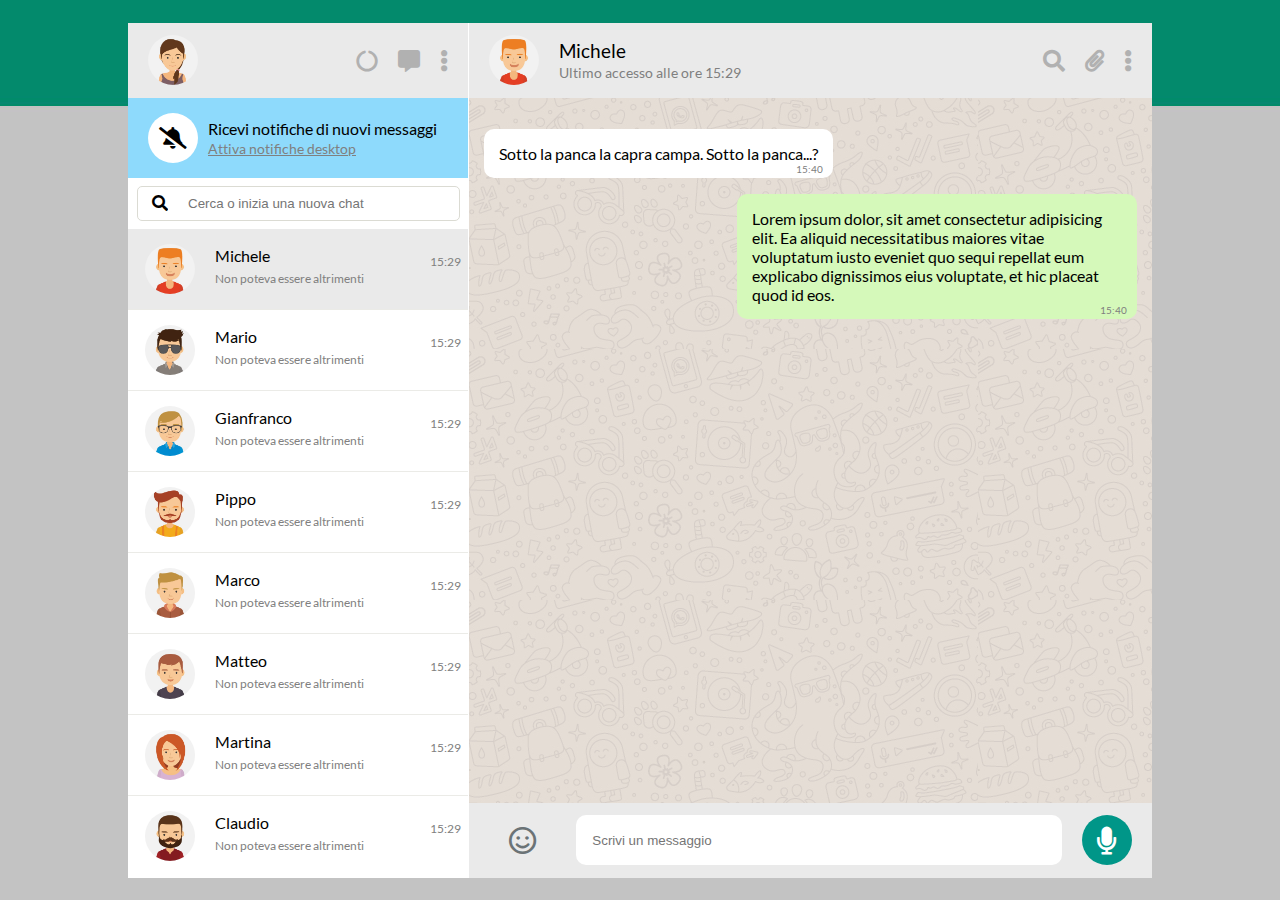
==== index.html @ f27647d9 "Cancella messaggio ok per msg statici" ====
<!DOCTYPE html>
<html lang="it" dir="ltr">
    <head>
        <meta charset="utf-8">
        <link rel="stylesheet" href="https://use.fontawesome.com/releases/v5.5.0/css/all.css">
        <link rel="stylesheet" href="assets/css/style.css">
        <title>Boolzapp</title>
    </head>
    <body>          
      <div class="siteContainer flexCentered">
              <!-- container centrale, cuore del sito -->
        <div class="container">
           
            <!-- colonna sinistra -->
            <div class="container_left" >
                <!-- barra in alto alla colonna sinistra -->
                <div class="container_left_topBar">
                    <!-- avatar utente -->
                    <div id="user_avatar" class="half_bar avatar">
                        <img class="avatar" src="assets/img/avatar0.jpg" alt="Your photo profile">
                    </div>
                    <!-- pulsanti barra in alto colonna sinistra -->
                    <div class="half_bar no_link">
                        <a href="#"><i class="fas fa-circle-notch"></i></a>
                        <a href="#"><i class="fas fa-comment-alt"></i></a>
                        <a href="#"><i class="fas fa-ellipsis-v"></i></a>
                    </div>
                </div>
               
                <!-- sub-colonna alla colonna sinistra -->
                <div class="container_left_column">
                    <!-- riquadro per attivare notifiche desktop -->
                    <div class="notify_request">
                        <div class="bellSlashed flexCentered"><i class="fas fa-bell-slash"></i></div>
                        <div class="notify_details">
                            <p>Ricevi notifiche di nuovi messaggi</p>
                            <p><a href="#">Attiva notifiche desktop</a></p>
                        </div>
                    </div>
                   
                    <!-- campo di ricerca tra le chat -->
                    <div id="chatList_search" class="flexCentered">
                        <i class="fas fa-search"></i>
                        <input id="searchField" type="text" placeholder="Cerca o inizia una nuova chat">
                    </div>
                    
                    <!-- lista delle chat -->
                    <div class="chatList">
                        
                        <!-- singola chat -->
                        <div class="single_chat chat_selected flexCentered">
                            <img class="avatar" src="assets/img/avatar1.jpg" alt="Michele">
                            <div class="single_chat_details">
                                <p class="single_chat_name">Michele</p>
                                <p class="single_chat_lastMsg">Non poteva essere altrimenti</p>
                            </div>
                            <div class="single_chat_lastWrite">
                                <p class="lastWrite">15:29</p>
                            </div>
                        </div>
                        
                        <!-- singola chat -->
                        <div class="single_chat flexCentered">
                            <img class="avatar" src="assets/img/avatar2.jpg" alt="Mario">
                            <div class="single_chat_details">
                                <p class="single_chat_name">Mario</p>
                                <p class="single_chat_lastMsg">Non poteva essere altrimenti</p>
                            </div>
                            <div class="single_chat_lastWrite">
                                <p class="lastWrite">15:29</p>
                            </div>
                        </div>

                        <!-- singola chat -->
                        <div class="single_chat flexCentered">
                            <img class="avatar" src="assets/img/avatar3.jpg" alt="Gianfranco">
                            <div class="single_chat_details">
                                <p class="single_chat_name">Gianfranco</p>
                                <p class="single_chat_lastMsg">Non poteva essere altrimenti</p>
                            </div>
                            <div class="single_chat_lastWrite">
                                <p class="lastWrite">15:29</p>
                            </div>
                        </div>

                        <!-- singola chat -->
                        <div class="single_chat flexCentered">
                            <img class="avatar" src="assets/img/avatar4.jpg" alt="Pippo">
                            <div class="single_chat_details">
                                <p class="single_chat_name">Pippo</p>
                                <p class="single_chat_lastMsg">Non poteva essere altrimenti</p>
                            </div>
                            <div class="single_chat_lastWrite">
                                <p class="lastWrite">15:29</p>
                            </div>
                        </div>

                        <!-- singola chat -->
                        <div class="single_chat flexCentered">
                            <img class="avatar" src="assets/img/avatar5.jpg" alt="Marco">
                            <div class="single_chat_details">
                                <p class="single_chat_name">Marco</p>
                                <p class="single_chat_lastMsg">Non poteva essere altrimenti</p>
                            </div>
                            <div class="single_chat_lastWrite">
                                <p class="lastWrite">15:29</p>
                            </div>
                        </div>

                        <!-- singola chat -->
                        <div class="single_chat flexCentered">
                            <img class="avatar" src="assets/img/avatar7.jpg" alt="Matteo">
                            <div class="single_chat_details">
                                <p class="single_chat_name">Matteo</p>
                                <p class="single_chat_lastMsg">Non poteva essere altrimenti</p>
                            </div>
                            <div class="single_chat_lastWrite">
                                <p class="lastWrite">15:29</p>
                            </div>
                        </div>

                        <!-- singola chat -->
                        <div class="single_chat flexCentered">
                            <img class="avatar" src="assets/img/avatar6.jpg" alt="Martina">
                            <div class="single_chat_details">
                                <p class="single_chat_name">Martina</p>
                                <p class="single_chat_lastMsg">Non poteva essere altrimenti</p>
                            </div>
                            <div class="single_chat_lastWrite">
                                <p class="lastWrite">15:29</p>
                            </div>
                        </div>

                        <!-- singola chat -->
                        <div class="single_chat flexCentered">
                            <img class="avatar" src="assets/img/avatar8.jpg" alt="Claudio">
                            <div class="single_chat_details">
                                <p class="single_chat_name">Claudio</p>
                                <p class="single_chat_lastMsg">Non poteva essere altrimenti</p>
                            </div>
                            <div class="single_chat_lastWrite">
                                <p class="lastWrite">15:29</p>
                            </div>
                        </div>

                    </div>
                </div>
            </div> 

            <!-- colonna destra -->
            <div class="container_right" >
                 <!-- barra in alto alla colonna destra -->
                <div class="container_right_topBar">
                    <!-- avatar e info ultimo accesso amico -->
                    <div class="friend">
                        <div id="friend_avatar" class="half_bar avatar">
                            <img class="avatar" src="assets/img/avatar1.jpg" alt="Your friend photo profile">
                        </div>
                        <div class="friend_chat_details">
                            <p id="friend_selected">Michele</p>
                            <small>Ultimo accesso alle ore 15:29</small>
                        </div>    
                    </div>
                    <!-- pulsanti barra in alto colonna destra -->
                    <div class="half_bar no_link">
                        <a href="#"><i class="fas fa-search"></i></a>
                        <a href="#"><i class="fas fa-paperclip"></i></a>
                        <a href="#"><i class="fas fa-ellipsis-v"></i></a>
                    </div>
                </div>
                <!-- spazio riservato alla conversazione -->
                <div class="container_right_chatSpace">
                   
                   
                    <!-- messaggio dell'amico -->
                    <div class="chat_message friend_msg">
                        <a class="chat_menu_btn" href="#"><i class="fa fa-chevron-down"></i></a>
                        <div class="message">
                            <p>Sotto la panca la capra campa. Sotto la panca...?</p>
                            
                        </div>
                        <div class="msg_info">
                            <ul>
                                <li>Info</li>
                                <li>Cancella</li>
                            </ul>
                        </div>
                        <small>15:40</small>
                    </div>

                    <!-- messaggio dell'utente -->
                    <div class="chat_message user_msg">
                        <a class="chat_menu_btn" href="#"><i class="fa fa-chevron-down"></i></a>
                        <div class="message">
                            <p>Lorem ipsum dolor, sit amet consectetur adipisicing elit. Ea aliquid necessitatibus maiores vitae voluptatum iusto eveniet quo sequi repellat eum explicabo dignissimos eius voluptate, et hic placeat quod id eos.</p>
                        </div>
                        <div class="msg_info">
                            <ul>
                                <li>Info</li>
                                <li>Cancella</li>
                            </ul>
                        </div>
                        <small>15:40</small>
                    </div>
                </div>
                            


                <!-- barra per digitazione e invio messaggi -->
                <div class="container_right_bottomBar no_link_bottom">
                    <a id="smiles_box" href="#"><i class="far fa-smile"></i></a>
                    <!-- Input di testo per scrivere messaggio da inviare -->
                    <input id="sending_message" type="text" placeholder="Scrivi un messaggio">
                    <!-- pulsante invio o messaggio vocale. Cambio gestito da JS -->
                    <div class="sendMsg flexCentered">
                        <a id="vocal_msg" href="#"><i class="fas fa-microphone"></i></a>
                        <a id="send" href="#"><i class="fab fa-telegram-plane"></i></a>
                    </div>
                </div>
            </div> 
        </div>
      </div> <!-- fine .siteContainer -->
        <script src="https://ajax.googleapis.com/ajax/libs/jquery/3.3.1/jquery.min.js"></script>
        <script src="assets/js/main.js"></script>
    </body>
</html>
---- assets/css/style.css ----
/* ++++++++++++++++++++++++++++++++++++++++++++++++++++++++++++++++++++++++++++++++ */
/* ++++++++++++++++++++++++++++++++ RESET RULES +++++++++++++++++++++++++++++++++++ */
/* ++++++++++++++++++++++++++++++++++++++++++++++++++++++++++++++++++++++++++++++++ */
*{
  margin: 0;
  padding: 0;
  box-sizing: border-box;
}
/* ++++++++++++++++++++++++++++++++++++++++++++++++++++++++++++++++++++++++++++++++ */
/* +++++++++++++++++++++++++++++++  COMMON RULES ++++++++++++++++++++++++++++++++++ */
/* ++++++++++++++++++++++++++++++++++++++++++++++++++++++++++++++++++++++++++++++++ */
@font-face {
  font-family: 'Lato-Regular';
  src: url('../fonts/Lato-Regular.ttf');
}
body{
  font-family: 'Lato-Regular';
}
.flexCentered{
  display: flex;
  justify-content: center;
  align-items: center;
}

.container_left_topBar,
.container_right_topBar{
  height: 75px;
  width: 100%;
  background-color: #eaeaea;
  display: flex;
  justify-content: space-between;
  align-items: center;
}
.container_left_topBar>div,
.container_right_topBar>div{
  height: 100%;
}
.half_bar{
  height: 100%;
  display: flex;
  align-items: center;
}

.avatar{
  height: 50px;
  border-radius: 100%;
  margin-left: 10px;
}

.no_link a{
  text-transform: none;
  font-size: 22px;
  color: #b1b1b1;
  margin-right: 20px;
}

/* ++++++++++++++++++++++++++++++++++++++++++++++++++++++++++++++++++++++++++++++++ */
 /* ++++++++++++++++++++++++++++++++ STYLE RULES +++++++++++++++++++++++++++++++++++ */
 /* ++++++++++++++++++++++++++++++++++++++++++++++++++++++++++++++++++++++++++++++++ */

/* +++++++++++++++++++++++++++++++++ BIG CONTAINERS ++++++++++++++++++++++++++++++++ */
 body{
  background: url('../img/bg.jpg') repeat-x;
}
.siteContainer{
  width: 100vw;
  height: 100vh;
}
.container{
  width: 80vw;
  height: 95vh;
  min-width: 900px;
  max-width: 1540px;
  background-color:white;
}

 /* ++++++++++++++++++++++++++++++++++++++++++++++++++++++++++++++++++++++++++++++++ */
 /* ++++++++++++++++++++++++++++++++  LEFT SIDE  +++++++++++++++++++++++++++++++++++ */
 /* ++++++++++++++++++++++++++++++++++++++++++++++++++++++++++++++++++++++++++++++++ */

.container_left{
  width: calc(100% / 3);
  height: 100%;
  /* border-right: 1px solid #dbdbd3; */
  border-right: 1px solid white;
  float: left;
}
.container_left_column{
  height: calc(100% - 75px);
  width: 100%;
}
.notify_request{
  padding: 15px 20px;
  background-color: #8edafc;
  display: flex;
  align-items: center;
}
.notify_details a{
  color: gray;
  font-size: 14px;
}
.notify_request .bellSlashed{
  width: 50px;
  height: 50px;
  background-color: white;
  border-radius: 100%;
  font-size: 22px;
  margin-right: 10px;
}
#chatList_search{
  height: 35px;
  width: 95%;
  border: 1px #dbdbd3 solid;
  border-radius: 5px;
  margin: 8px auto;
  background-color: #fff;
}
#chatList_search input{
  height: 26px;
  width: 86%;
  padding: 0 20px;
  border: 0; 
}
.single_chat{
  padding: 15px 5px;
  border-bottom: 1px solid #ebebe7;
}
.single_chat_details{
  width: 65%;
  margin-left: 20px;
}
.single_chat_lastWrite{
  height: 50px;
}
.lastWrite{
  font-size: 12px;
  color: gray;
  margin-top: 10px;
}
.chat_selected{
  background-color: #eaeaea;
}
.single_chat_lastMsg{
  font-size: 12px;
  color: gray;
  margin: 6px 0;
}

.chatList{
  height: calc(100% - 138px);
  overflow-y: scroll;
}
/* ++++++++++++++++++++++++++++++++++++++++++++++++++++++++++++++++++++++++++++++++ */
/* ++++++++++++++++++++++++++++++++  RIGHT SIDE  ++++++++++++++++++++++++++++++++++ */
/* ++++++++++++++++++++++++++++++++++++++++++++++++++++++++++++++++++++++++++++++++ */

.container_right{
  width: calc(100% * 2 / 3);
  height: 100%;
  float: left;
}
.container_right_topBar{
  height: 75px;
  width: 100%;
}
.friend{
  display: flex;
  align-items: center;
}
.friend_chat_details{ 
  margin-left: 20px;
}
#friend_selected{
  font-size: 19px;
}
small{
  font-size: 14px;
  color: gray;
}

.container_right_chatSpace{
  height: calc(100% - 150px);
  width: 100%;
  padding: 15px;
  overflow-y: scroll;
  background: url('../img/bg_chat.jpg');
}
.container_right_bottomBar{
  height: 75px;
  width: 100%;
  background-color: #eaeaea;
  display: flex;
  justify-content: space-between;
  align-items: center;
}
.container_right_bottomBar div{
  width: 50px;
  height: 50px;
  margin: 0 20px;
  background-color: #009688 ;
  border-radius: 100%;
}
.no_link_bottom a{
  text-transform: none;
  font-size: 28px;
  color: #6b7376;
  margin: 0 40px;
}
.container_right_bottomBar input{
  width: 100%;
  height: 50px;
  border-radius: 10px;
  border: 0;
  text-indent: 16px;
}
.chat_message{
  min-width: 130px;
  max-width: 400px;
  border-radius: 10px;
  margin-top: 16px;
  position: relative;
}
.chat_menu_btn{
  position: absolute;
  top: 3px;
  right: 10px;
  color: gray;
  text-decoration: none;
}

.message p{
  padding: 15px;
}
.chat_message small{
  position: absolute;
  bottom: 3px;
  right: 10px;
  font-size: 10px;
}
.friend_msg{
  background-color: white;
  clear: both;
  float: left;
}
.user_msg{
  background-color: #D5F9BA;
  float: right;
  clear: both;
}
.msg_info{
  position: absolute;
  right: 6px;
  top: 15px;
  display: none;
}
.msg_info ul{
  padding: 10px 20px;
  background-color: white;
  border-radius: 10px;
}
.msg_info ul li{
  list-style-type: none;
  color: slategray;
}
.msg_info ul li:hover{
  color: black;
  font-weight: bold;
}

/* +++++++++++++++++++++++++++++++ ICONE INVIO ++++++++++++++++++++++++++++++++++ */
#send,#vocal_msg{
  color: white;
}
#send{
  display: none;
}
.fa.fa-chevron-down{
  display: none;
}
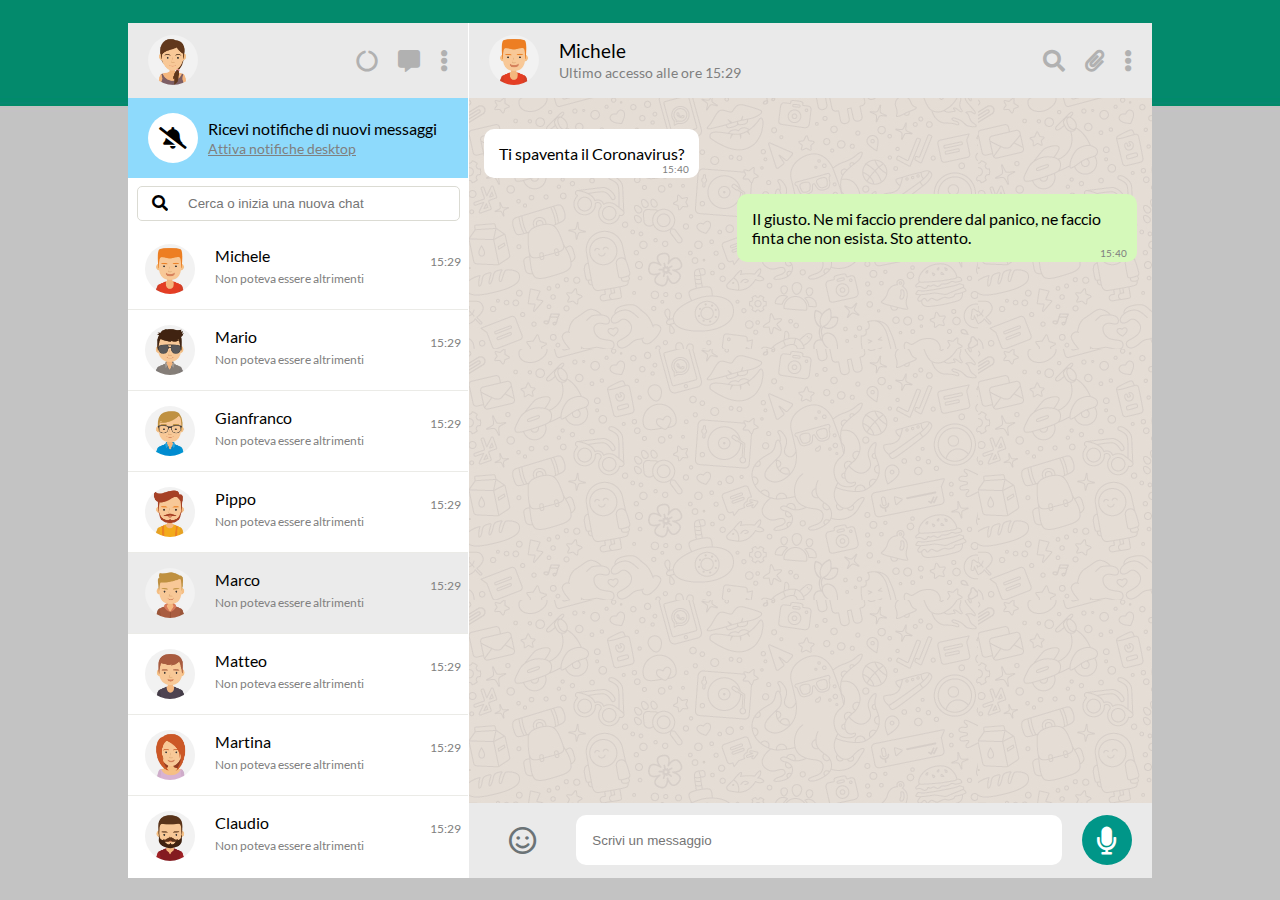
==== commit 1586007e: "Agganciati chat e conversazione" ====
--- a/index.html
+++ b/index.html
@@ -48,7 +48,7 @@
                     <div class="chatList">
                         
                         <!-- singola chat -->
-                        <div class="single_chat chat_selected flexCentered">
+                        <div class="single_chat flexCentered" data-singlechat="1">
                             <img class="avatar" src="assets/img/avatar1.jpg" alt="Michele">
                             <div class="single_chat_details">
                                 <p class="single_chat_name">Michele</p>
@@ -60,7 +60,7 @@
                         </div>
                         
                         <!-- singola chat -->
-                        <div class="single_chat flexCentered">
+                        <div class="single_chat flexCentered" data-singlechat="2">
                             <img class="avatar" src="assets/img/avatar2.jpg" alt="Mario">
                             <div class="single_chat_details">
                                 <p class="single_chat_name">Mario</p>
@@ -72,7 +72,7 @@
                         </div>
 
                         <!-- singola chat -->
-                        <div class="single_chat flexCentered">
+                        <div class="single_chat flexCentered" data-singlechat="3">
                             <img class="avatar" src="assets/img/avatar3.jpg" alt="Gianfranco">
                             <div class="single_chat_details">
                                 <p class="single_chat_name">Gianfranco</p>
@@ -84,7 +84,7 @@
                         </div>
 
                         <!-- singola chat -->
-                        <div class="single_chat flexCentered">
+                        <div class="single_chat flexCentered" data-singlechat="4">
                             <img class="avatar" src="assets/img/avatar4.jpg" alt="Pippo">
                             <div class="single_chat_details">
                                 <p class="single_chat_name">Pippo</p>
@@ -96,7 +96,7 @@
                         </div>
 
                         <!-- singola chat -->
-                        <div class="single_chat flexCentered">
+                        <div class="single_chat flexCentered chat_selected" data-singlechat="5">
                             <img class="avatar" src="assets/img/avatar5.jpg" alt="Marco">
                             <div class="single_chat_details">
                                 <p class="single_chat_name">Marco</p>
@@ -108,7 +108,7 @@
                         </div>
 
                         <!-- singola chat -->
-                        <div class="single_chat flexCentered">
+                        <div class="single_chat flexCentered" data-singlechat="6">
                             <img class="avatar" src="assets/img/avatar7.jpg" alt="Matteo">
                             <div class="single_chat_details">
                                 <p class="single_chat_name">Matteo</p>
@@ -120,7 +120,7 @@
                         </div>
 
                         <!-- singola chat -->
-                        <div class="single_chat flexCentered">
+                        <div class="single_chat flexCentered" data-singlechat="7">
                             <img class="avatar" src="assets/img/avatar6.jpg" alt="Martina">
                             <div class="single_chat_details">
                                 <p class="single_chat_name">Martina</p>
@@ -132,7 +132,7 @@
                         </div>
 
                         <!-- singola chat -->
-                        <div class="single_chat flexCentered">
+                        <div class="single_chat flexCentered" data-singlechat="8">
                             <img class="avatar" src="assets/img/avatar8.jpg" alt="Claudio">
                             <div class="single_chat_details">
                                 <p class="single_chat_name">Claudio</p>
@@ -168,8 +168,9 @@
                         <a href="#"><i class="fas fa-ellipsis-v"></i></a>
                     </div>
                 </div>
-                <!-- spazio riservato alla conversazione -->
-                <div class="container_right_chatSpace">
+                
+                <!-- spazio riservato alla conversazione 1 -->
+                <div class="container_right_chatSpace" data-conversazione="1">
                    
                    
                     <!-- messaggio dell'amico -->
@@ -203,8 +204,251 @@
                         <small>15:40</small>
                     </div>
                 </div>
-                            
-
+                
+                <!-- spazio riservato alla conversazione 2 -->
+                <div class="container_right_chatSpace" data-conversazione="2">                  
+                   
+                    <!-- messaggio dell'amico -->
+                    <div class="chat_message friend_msg">
+                        <a class="chat_menu_btn" href="#"><i class="fa fa-chevron-down"></i></a>
+                        <div class="message">
+                            <p>Che cos'è l'amore?</p>
+                            
+                        </div>
+                        <div class="msg_info">
+                            <ul>
+                                <li>Info</li>
+                                <li>Cancella</li>
+                            </ul>
+                        </div>
+                        <small>15:40</small>
+                    </div>
+
+                    <!-- messaggio dell'utente -->
+                    <div class="chat_message user_msg">
+                        <a class="chat_menu_btn" href="#"><i class="fa fa-chevron-down"></i></a>
+                        <div class="message">
+                            <p>Leggiti un bel libro e forse lo scoprirai</p>
+                        </div>
+                        <div class="msg_info">
+                            <ul>
+                                <li>Info</li>
+                                <li>Cancella</li>
+                            </ul>
+                        </div>
+                        <small>15:40</small>
+                    </div>
+                </div>
+
+                <!-- spazio riservato alla conversazione 3 -->
+                <div class="container_right_chatSpace" data-conversazione="3">                   
+                   
+                    <!-- messaggio dell'amico -->
+                    <div class="chat_message friend_msg">
+                        <a class="chat_menu_btn" href="#"><i class="fa fa-chevron-down"></i></a>
+                        <div class="message">
+                            <p>Di dove sei?</p>
+                            
+                        </div>
+                        <div class="msg_info">
+                            <ul>
+                                <li>Info</li>
+                                <li>Cancella</li>
+                            </ul>
+                        </div>
+                        <small>15:40</small>
+                    </div>
+
+                    <!-- messaggio dell'utente -->
+                    <div class="chat_message user_msg">
+                        <a class="chat_menu_btn" href="#"><i class="fa fa-chevron-down"></i></a>
+                        <div class="message">
+                            <p>Di Palermo</p>
+                        </div>
+                        <div class="msg_info">
+                            <ul>
+                                <li>Info</li>
+                                <li>Cancella</li>
+                            </ul>
+                        </div>
+                        <small>15:40</small>
+                    </div>
+                </div>
+
+                <!-- spazio riservato alla conversazione 4 -->
+                <div class="container_right_chatSpace" data-conversazione="4">                   
+                   
+                    <!-- messaggio dell'amico -->
+                    <div class="chat_message friend_msg">
+                        <a class="chat_menu_btn" href="#"><i class="fa fa-chevron-down"></i></a>
+                        <div class="message">
+                            <p>Perché ti sei trasferito al nord?</p>
+                            
+                        </div>
+                        <div class="msg_info">
+                            <ul>
+                                <li>Info</li>
+                                <li>Cancella</li>
+                            </ul>
+                        </div>
+                        <small>15:40</small>
+                    </div>
+
+                    <!-- messaggio dell'utente -->
+                    <div class="chat_message user_msg">
+                        <a class="chat_menu_btn" href="#"><i class="fa fa-chevron-down"></i></a>
+                        <div class="message">
+                            <p>Perché voglio fare della programmazione il mio mestiere</p>
+                        </div>
+                        <div class="msg_info">
+                            <ul>
+                                <li>Info</li>
+                                <li>Cancella</li>
+                            </ul>
+                        </div>
+                        <small>15:40</small>
+                    </div>
+                </div>
+
+                <!-- spazio riservato alla conversazione 5 -->
+                <div class="container_right_chatSpace active" data-conversazione="5">                   
+                   
+                    <!-- messaggio dell'amico -->
+                    <div class="chat_message friend_msg">
+                        <a class="chat_menu_btn" href="#"><i class="fa fa-chevron-down"></i></a>
+                        <div class="message">
+                            <p>Ti spaventa il Coronavirus?</p>
+                            
+                        </div>
+                        <div class="msg_info">
+                            <ul>
+                                <li>Info</li>
+                                <li>Cancella</li>
+                            </ul>
+                        </div>
+                        <small>15:40</small>
+                    </div>
+
+                    <!-- messaggio dell'utente -->
+                    <div class="chat_message user_msg">
+                        <a class="chat_menu_btn" href="#"><i class="fa fa-chevron-down"></i></a>
+                        <div class="message">
+                            <p>Il giusto. Ne mi faccio prendere dal panico, ne faccio finta che non esista. Sto attento.</p>
+                        </div>
+                        <div class="msg_info">
+                            <ul>
+                                <li>Info</li>
+                                <li>Cancella</li>
+                            </ul>
+                        </div>
+                        <small>15:40</small>
+                    </div>
+                </div>
+
+                <!-- spazio riservato alla conversazione 6 -->
+                <div class="container_right_chatSpace" data-conversazione="6">                   
+                   
+                    <!-- messaggio dell'amico -->
+                    <div class="chat_message friend_msg">
+                        <a class="chat_menu_btn" href="#"><i class="fa fa-chevron-down"></i></a>
+                        <div class="message">
+                            <p>Che ne pensi se andiamo a prendere qualcosa da bere?</p>
+                            
+                        </div>
+                        <div class="msg_info">
+                            <ul>
+                                <li>Info</li>
+                                <li>Cancella</li>
+                            </ul>
+                        </div>
+                        <small>15:40</small>
+                    </div>
+
+                    <!-- messaggio dell'utente -->
+                    <div class="chat_message user_msg">
+                        <a class="chat_menu_btn" href="#"><i class="fa fa-chevron-down"></i></a>
+                        <div class="message">
+                            <p>Per me ok. Tu a casa tua, io a casa mia. Non possiamo uscire! #iorestoacasa</p>
+                        </div>
+                        <div class="msg_info">
+                            <ul>
+                                <li>Info</li>
+                                <li>Cancella</li>
+                            </ul>
+                        </div>
+                        <small>15:40</small>
+                    </div>
+                </div>
+
+                <!-- spazio riservato alla conversazione 7 -->
+                <div class="container_right_chatSpace" data-conversazione="7">                   
+                   
+                    <!-- messaggio dell'amico -->
+                    <div class="chat_message friend_msg">
+                        <a class="chat_menu_btn" href="#"><i class="fa fa-chevron-down"></i></a>
+                        <div class="message">
+                            <p>Com'è Palermo?</p>
+                            
+                        </div>
+                        <div class="msg_info">
+                            <ul>
+                                <li>Info</li>
+                                <li>Cancella</li>
+                            </ul>
+                        </div>
+                        <small>15:40</small>
+                    </div>
+
+                    <!-- messaggio dell'utente -->
+                    <div class="chat_message user_msg">
+                        <a class="chat_menu_btn" href="#"><i class="fa fa-chevron-down"></i></a>
+                        <div class="message">
+                            <p>Bellissima città. Bellissi paesaggi fuori la città. Ma come in ogni bella città, non è tutto oro quel che luccica.</p>
+                        </div>
+                        <div class="msg_info">
+                            <ul>
+                                <li>Info</li>
+                                <li>Cancella</li>
+                            </ul>
+                        </div>
+                        <small>15:40</small>
+                    </div>
+                </div>
+
+                <!-- spazio riservato alla conversazione 8 -->
+                <div class="container_right_chatSpace" data-conversazione="8">                   
+                   
+                    <!-- messaggio dell'amico -->
+                    <div class="chat_message friend_msg">
+                        <a class="chat_menu_btn" href="#"><i class="fa fa-chevron-down"></i></a>
+                        <div class="message">
+                            <p>Hai animali</p>
+                            
+                        </div>
+                        <div class="msg_info">
+                            <ul>
+                                <li>Info</li>
+                                <li>Cancella</li>
+                            </ul>
+                        </div>
+                        <small>15:40</small>
+                    </div>
+
+                    <!-- messaggio dell'utente -->
+                    <div class="chat_message user_msg">
+                        <a class="chat_menu_btn" href="#"><i class="fa fa-chevron-down"></i></a>
+                        <div class="message">
+                            <p>Avevo un bel gattone. Un giorno mi piacerebbe avere sia un cane che un gatto.</p>
+                        </div>
+                        <div class="msg_info">
+                            <ul>
+                                <li>Info</li>
+                                <li>Cancella</li>
+                            </ul>
+                        </div>
+                        <small>15:40</small>
+                    </div>
+                </div>
 
                 <!-- barra per digitazione e invio messaggi -->
                 <div class="container_right_bottomBar no_link_bottom">
--- a/assets/css/style.css
+++ b/assets/css/style.css
@@ -132,13 +132,16 @@
 .single_chat_lastWrite{
   height: 50px;
 }
+.single_chat:hover{
+  background-color: #F5F5F5;
+}
 .lastWrite{
   font-size: 12px;
   color: gray;
   margin-top: 10px;
 }
 .chat_selected{
-  background-color: #eaeaea;
+  background-color: #EBEBEB;
 }
 .single_chat_lastMsg{
   font-size: 12px;
@@ -184,6 +187,7 @@
   padding: 15px;
   overflow-y: scroll;
   background: url('../img/bg_chat.jpg');
+  display: none;
 }
 .container_right_bottomBar{
   height: 75px;
@@ -249,8 +253,9 @@
 }
 .msg_info{
   position: absolute;
-  right: 6px;
-  top: 15px;
+  z-index: 2;
+  right: 0;
+  top: 0;
   display: none;
 }
 .msg_info ul{
@@ -276,4 +281,7 @@
 }
 .fa.fa-chevron-down{
   display: none;
+}
+.active{
+  display: block;
 }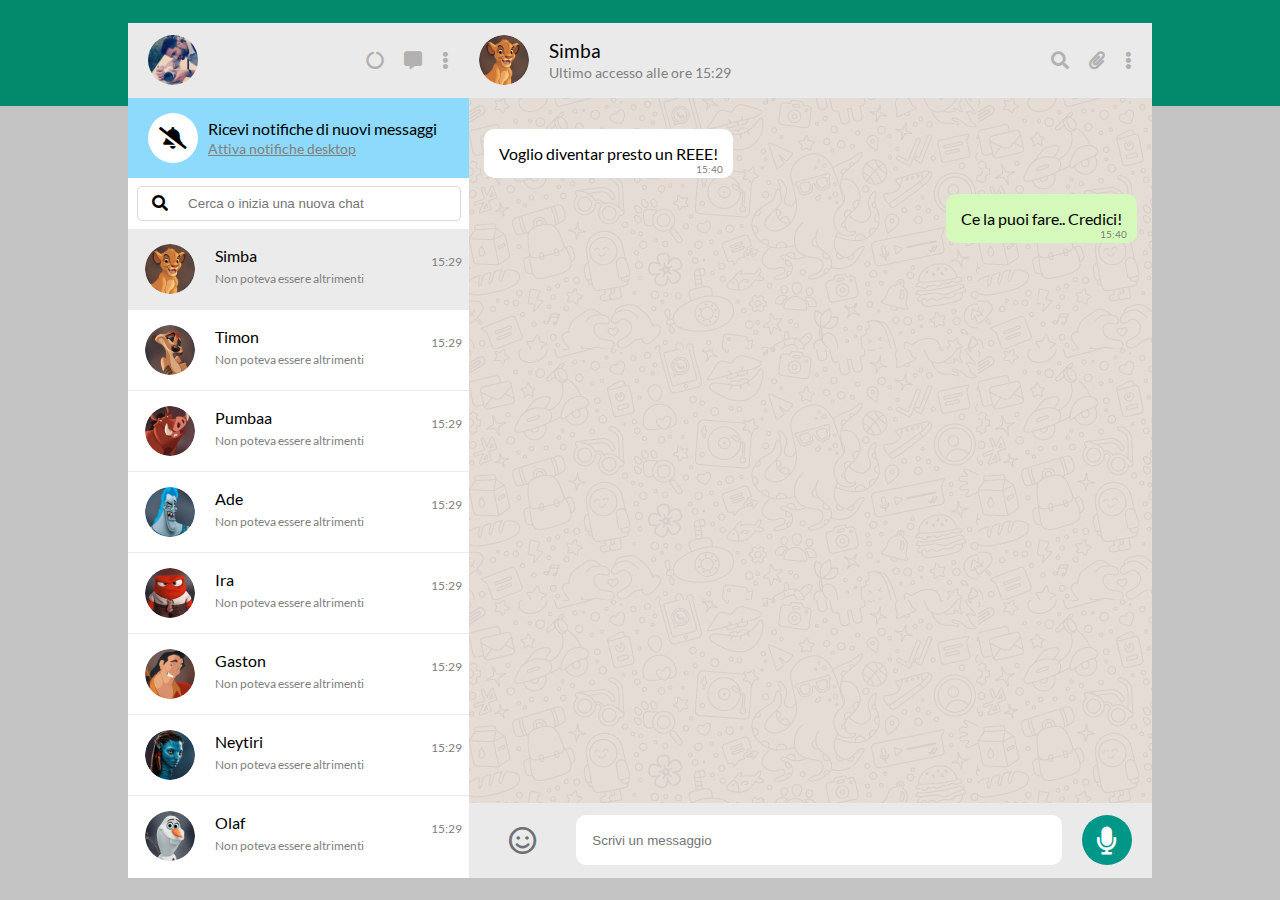
==== commit 763d70de: "Esercizio completato. Da fare refactoring di tutto il codice" ====
--- a/index.html
+++ b/index.html
@@ -10,14 +10,16 @@
       <div class="siteContainer flexCentered">
               <!-- container centrale, cuore del sito -->
         <div class="container">
-           
+            
+            <!-- ---------------- -->
             <!-- colonna sinistra -->
+            <!-- ---------------- -->
             <div class="container_left" >
                 <!-- barra in alto alla colonna sinistra -->
                 <div class="container_left_topBar">
                     <!-- avatar utente -->
                     <div id="user_avatar" class="half_bar avatar">
-                        <img class="avatar" src="assets/img/avatar0.jpg" alt="Your photo profile">
+                        <img class="avatar" src="assets/img/me.jpg" alt="Your photo profile">
                     </div>
                     <!-- pulsanti barra in alto colonna sinistra -->
                     <div class="half_bar no_link">
@@ -48,10 +50,10 @@
                     <div class="chatList">
                         
                         <!-- singola chat -->
-                        <div class="single_chat flexCentered" data-singlechat="1">
-                            <img class="avatar" src="assets/img/avatar1.jpg" alt="Michele">
-                            <div class="single_chat_details">
-                                <p class="single_chat_name">Michele</p>
+                        <div class="single_chat flexCentered chat_selected" data-singlechat="1">
+                            <img class="avatar" src="assets/img/avatar1.png" alt="Michele">
+                            <div class="single_chat_details">
+                                <p class="single_chat_name">Simba</p>
                                 <p class="single_chat_lastMsg">Non poteva essere altrimenti</p>
                             </div>
                             <div class="single_chat_lastWrite">
@@ -61,9 +63,9 @@
                         
                         <!-- singola chat -->
                         <div class="single_chat flexCentered" data-singlechat="2">
-                            <img class="avatar" src="assets/img/avatar2.jpg" alt="Mario">
-                            <div class="single_chat_details">
-                                <p class="single_chat_name">Mario</p>
+                            <img class="avatar" src="assets/img/avatar2.png" alt="Timon">
+                            <div class="single_chat_details">
+                                <p class="single_chat_name">Timon</p>
                                 <p class="single_chat_lastMsg">Non poteva essere altrimenti</p>
                             </div>
                             <div class="single_chat_lastWrite">
@@ -73,9 +75,9 @@
 
                         <!-- singola chat -->
                         <div class="single_chat flexCentered" data-singlechat="3">
-                            <img class="avatar" src="assets/img/avatar3.jpg" alt="Gianfranco">
-                            <div class="single_chat_details">
-                                <p class="single_chat_name">Gianfranco</p>
+                            <img class="avatar" src="assets/img/avatar3.png" alt="Pumbaa">
+                            <div class="single_chat_details">
+                                <p class="single_chat_name">Pumbaa</p>
                                 <p class="single_chat_lastMsg">Non poteva essere altrimenti</p>
                             </div>
                             <div class="single_chat_lastWrite">
@@ -85,21 +87,21 @@
 
                         <!-- singola chat -->
                         <div class="single_chat flexCentered" data-singlechat="4">
-                            <img class="avatar" src="assets/img/avatar4.jpg" alt="Pippo">
-                            <div class="single_chat_details">
-                                <p class="single_chat_name">Pippo</p>
-                                <p class="single_chat_lastMsg">Non poteva essere altrimenti</p>
-                            </div>
-                            <div class="single_chat_lastWrite">
-                                <p class="lastWrite">15:29</p>
-                            </div>
-                        </div>
-
-                        <!-- singola chat -->
-                        <div class="single_chat flexCentered chat_selected" data-singlechat="5">
-                            <img class="avatar" src="assets/img/avatar5.jpg" alt="Marco">
-                            <div class="single_chat_details">
-                                <p class="single_chat_name">Marco</p>
+                            <img class="avatar" src="assets/img/avatar4.png" alt="Ade">
+                            <div class="single_chat_details">
+                                <p class="single_chat_name">Ade</p>
+                                <p class="single_chat_lastMsg">Non poteva essere altrimenti</p>
+                            </div>
+                            <div class="single_chat_lastWrite">
+                                <p class="lastWrite">15:29</p>
+                            </div>
+                        </div>
+
+                        <!-- singola chat -->
+                        <div class="single_chat flexCentered" data-singlechat="5">
+                            <img class="avatar" src="assets/img/avatar5.png" alt="Ira">
+                            <div class="single_chat_details">
+                                <p class="single_chat_name">Ira</p>
                                 <p class="single_chat_lastMsg">Non poteva essere altrimenti</p>
                             </div>
                             <div class="single_chat_lastWrite">
@@ -109,9 +111,9 @@
 
                         <!-- singola chat -->
                         <div class="single_chat flexCentered" data-singlechat="6">
-                            <img class="avatar" src="assets/img/avatar7.jpg" alt="Matteo">
-                            <div class="single_chat_details">
-                                <p class="single_chat_name">Matteo</p>
+                            <img class="avatar" src="assets/img/avatar6.png" alt="Gaston">
+                            <div class="single_chat_details">
+                                <p class="single_chat_name">Gaston</p>
                                 <p class="single_chat_lastMsg">Non poteva essere altrimenti</p>
                             </div>
                             <div class="single_chat_lastWrite">
@@ -121,9 +123,9 @@
 
                         <!-- singola chat -->
                         <div class="single_chat flexCentered" data-singlechat="7">
-                            <img class="avatar" src="assets/img/avatar6.jpg" alt="Martina">
-                            <div class="single_chat_details">
-                                <p class="single_chat_name">Martina</p>
+                            <img class="avatar" src="assets/img/avatar7.png" alt="Neytiri">
+                            <div class="single_chat_details">
+                                <p class="single_chat_name">Neytiri</p>
                                 <p class="single_chat_lastMsg">Non poteva essere altrimenti</p>
                             </div>
                             <div class="single_chat_lastWrite">
@@ -133,9 +135,9 @@
 
                         <!-- singola chat -->
                         <div class="single_chat flexCentered" data-singlechat="8">
-                            <img class="avatar" src="assets/img/avatar8.jpg" alt="Claudio">
-                            <div class="single_chat_details">
-                                <p class="single_chat_name">Claudio</p>
+                            <img class="avatar" src="assets/img/avatar8.png" alt="Olaf">
+                            <div class="single_chat_details">
+                                <p class="single_chat_name">Olaf</p>
                                 <p class="single_chat_lastMsg">Non poteva essere altrimenti</p>
                             </div>
                             <div class="single_chat_lastWrite">
@@ -147,17 +149,19 @@
                 </div>
             </div> 
 
+            <!-- -------------- -->
             <!-- colonna destra -->
+            <!-- -------------- -->
             <div class="container_right" >
                  <!-- barra in alto alla colonna destra -->
                 <div class="container_right_topBar">
                     <!-- avatar e info ultimo accesso amico -->
                     <div class="friend">
-                        <div id="friend_avatar" class="half_bar avatar">
-                            <img class="avatar" src="assets/img/avatar1.jpg" alt="Your friend photo profile">
+                        <div id="friend_avatar" class="half_bar">
+                            <img class="avatar" src="assets/img/avatar1.png" alt="Your friend photo profile">
                         </div>
                         <div class="friend_chat_details">
-                            <p id="friend_selected">Michele</p>
+                            <p id="friend_selected">Simba</p>
                             <small>Ultimo accesso alle ore 15:29</small>
                         </div>    
                     </div>
@@ -170,30 +174,30 @@
                 </div>
                 
                 <!-- spazio riservato alla conversazione 1 -->
-                <div class="container_right_chatSpace" data-conversazione="1">
-                   
-                   
-                    <!-- messaggio dell'amico -->
-                    <div class="chat_message friend_msg">
-                        <a class="chat_menu_btn" href="#"><i class="fa fa-chevron-down"></i></a>
-                        <div class="message">
-                            <p>Sotto la panca la capra campa. Sotto la panca...?</p>
-                            
-                        </div>
-                        <div class="msg_info">
-                            <ul>
-                                <li>Info</li>
-                                <li>Cancella</li>
-                            </ul>
-                        </div>
-                        <small>15:40</small>
-                    </div>
-
-                    <!-- messaggio dell'utente -->
-                    <div class="chat_message user_msg">
-                        <a class="chat_menu_btn" href="#"><i class="fa fa-chevron-down"></i></a>
-                        <div class="message">
-                            <p>Lorem ipsum dolor, sit amet consectetur adipisicing elit. Ea aliquid necessitatibus maiores vitae voluptatum iusto eveniet quo sequi repellat eum explicabo dignissimos eius voluptate, et hic placeat quod id eos.</p>
+                <div class="container_right_chatSpace active" data-conversazione="1">
+                   
+                   
+                    <!-- messaggio dell'amico -->
+                    <div class="chat_message friend_msg">
+                        <a class="chat_menu_btn" href="#"><i class="fa fa-chevron-down"></i></a>
+                        <div class="message">
+                            <p>Voglio diventar presto un REEE!</p>
+                            
+                        </div>
+                        <div class="msg_info">
+                            <ul>
+                                <li>Info</li>
+                                <li>Cancella</li>
+                            </ul>
+                        </div>
+                        <small>15:40</small>
+                    </div>
+
+                    <!-- messaggio dell'utente -->
+                    <div class="chat_message user_msg">
+                        <a class="chat_menu_btn" href="#"><i class="fa fa-chevron-down"></i></a>
+                        <div class="message">
+                            <p>Ce la puoi fare.. Credici!</p>
                         </div>
                         <div class="msg_info">
                             <ul>
@@ -212,23 +216,23 @@
                     <div class="chat_message friend_msg">
                         <a class="chat_menu_btn" href="#"><i class="fa fa-chevron-down"></i></a>
                         <div class="message">
-                            <p>Che cos'è l'amore?</p>
-                            
-                        </div>
-                        <div class="msg_info">
-                            <ul>
-                                <li>Info</li>
-                                <li>Cancella</li>
-                            </ul>
-                        </div>
-                        <small>15:40</small>
-                    </div>
-
-                    <!-- messaggio dell'utente -->
-                    <div class="chat_message user_msg">
-                        <a class="chat_menu_btn" href="#"><i class="fa fa-chevron-down"></i></a>
-                        <div class="message">
-                            <p>Leggiti un bel libro e forse lo scoprirai</p>
+                            <p>Ho un po' di fame. Ci dividiamo un bel lombrico?</p>
+                            
+                        </div>
+                        <div class="msg_info">
+                            <ul>
+                                <li>Info</li>
+                                <li>Cancella</li>
+                            </ul>
+                        </div>
+                        <small>15:40</small>
+                    </div>
+
+                    <!-- messaggio dell'utente -->
+                    <div class="chat_message user_msg">
+                        <a class="chat_menu_btn" href="#"><i class="fa fa-chevron-down"></i></a>
+                        <div class="message">
+                            <p>No grazie, la mia dieta non me lo permette. Per quanto mi piacerebbe..</p>
                         </div>
                         <div class="msg_info">
                             <ul>
@@ -247,23 +251,23 @@
                     <div class="chat_message friend_msg">
                         <a class="chat_menu_btn" href="#"><i class="fa fa-chevron-down"></i></a>
                         <div class="message">
-                            <p>Di dove sei?</p>
-                            
-                        </div>
-                        <div class="msg_info">
-                            <ul>
-                                <li>Info</li>
-                                <li>Cancella</li>
-                            </ul>
-                        </div>
-                        <small>15:40</small>
-                    </div>
-
-                    <!-- messaggio dell'utente -->
-                    <div class="chat_message user_msg">
-                        <a class="chat_menu_btn" href="#"><i class="fa fa-chevron-down"></i></a>
-                        <div class="message">
-                            <p>Di Palermo</p>
+                            <p>PRRRRRRR. Ops... si è sentito?</p>
+                            
+                        </div>
+                        <div class="msg_info">
+                            <ul>
+                                <li>Info</li>
+                                <li>Cancella</li>
+                            </ul>
+                        </div>
+                        <small>15:40</small>
+                    </div>
+
+                    <!-- messaggio dell'utente -->
+                    <div class="chat_message user_msg">
+                        <a class="chat_menu_btn" href="#"><i class="fa fa-chevron-down"></i></a>
+                        <div class="message">
+                            <p>Non so di cosa parli</p>
                         </div>
                         <div class="msg_info">
                             <ul>
@@ -282,23 +286,23 @@
                     <div class="chat_message friend_msg">
                         <a class="chat_menu_btn" href="#"><i class="fa fa-chevron-down"></i></a>
                         <div class="message">
-                            <p>Perché ti sei trasferito al nord?</p>
-                            
-                        </div>
-                        <div class="msg_info">
-                            <ul>
-                                <li>Info</li>
-                                <li>Cancella</li>
-                            </ul>
-                        </div>
-                        <small>15:40</small>
-                    </div>
-
-                    <!-- messaggio dell'utente -->
-                    <div class="chat_message user_msg">
-                        <a class="chat_menu_btn" href="#"><i class="fa fa-chevron-down"></i></a>
-                        <div class="message">
-                            <p>Perché voglio fare della programmazione il mio mestiere</p>
+                            <p>Che mortorio questa chat!</p>
+                            
+                        </div>
+                        <div class="msg_info">
+                            <ul>
+                                <li>Info</li>
+                                <li>Cancella</li>
+                            </ul>
+                        </div>
+                        <small>15:40</small>
+                    </div>
+
+                    <!-- messaggio dell'utente -->
+                    <div class="chat_message user_msg">
+                        <a class="chat_menu_btn" href="#"><i class="fa fa-chevron-down"></i></a>
+                        <div class="message">
+                            <p>Meglio di stare con quelle povere anime perdute con cui ti ritrovi..</p>
                         </div>
                         <div class="msg_info">
                             <ul>
@@ -311,29 +315,29 @@
                 </div>
 
                 <!-- spazio riservato alla conversazione 5 -->
-                <div class="container_right_chatSpace active" data-conversazione="5">                   
-                   
-                    <!-- messaggio dell'amico -->
-                    <div class="chat_message friend_msg">
-                        <a class="chat_menu_btn" href="#"><i class="fa fa-chevron-down"></i></a>
-                        <div class="message">
-                            <p>Ti spaventa il Coronavirus?</p>
-                            
-                        </div>
-                        <div class="msg_info">
-                            <ul>
-                                <li>Info</li>
-                                <li>Cancella</li>
-                            </ul>
-                        </div>
-                        <small>15:40</small>
-                    </div>
-
-                    <!-- messaggio dell'utente -->
-                    <div class="chat_message user_msg">
-                        <a class="chat_menu_btn" href="#"><i class="fa fa-chevron-down"></i></a>
-                        <div class="message">
-                            <p>Il giusto. Ne mi faccio prendere dal panico, ne faccio finta che non esista. Sto attento.</p>
+                <div class="container_right_chatSpace" data-conversazione="5">                   
+                   
+                    <!-- messaggio dell'amico -->
+                    <div class="chat_message friend_msg">
+                        <a class="chat_menu_btn" href="#"><i class="fa fa-chevron-down"></i></a>
+                        <div class="message">
+                            <p>Sono arrabbiato con te!</p>
+                            
+                        </div>
+                        <div class="msg_info">
+                            <ul>
+                                <li>Info</li>
+                                <li>Cancella</li>
+                            </ul>
+                        </div>
+                        <small>15:40</small>
+                    </div>
+
+                    <!-- messaggio dell'utente -->
+                    <div class="chat_message user_msg">
+                        <a class="chat_menu_btn" href="#"><i class="fa fa-chevron-down"></i></a>
+                        <div class="message">
+                            <p>Sai che novità</p>
                         </div>
                         <div class="msg_info">
                             <ul>
@@ -352,23 +356,23 @@
                     <div class="chat_message friend_msg">
                         <a class="chat_menu_btn" href="#"><i class="fa fa-chevron-down"></i></a>
                         <div class="message">
-                            <p>Che ne pensi se andiamo a prendere qualcosa da bere?</p>
-                            
-                        </div>
-                        <div class="msg_info">
-                            <ul>
-                                <li>Info</li>
-                                <li>Cancella</li>
-                            </ul>
-                        </div>
-                        <small>15:40</small>
-                    </div>
-
-                    <!-- messaggio dell'utente -->
-                    <div class="chat_message user_msg">
-                        <a class="chat_menu_btn" href="#"><i class="fa fa-chevron-down"></i></a>
-                        <div class="message">
-                            <p>Per me ok. Tu a casa tua, io a casa mia. Non possiamo uscire! #iorestoacasa</p>
+                            <p>Pensavo di andare a cacciare domani mattina. Vieni con me?</p>
+                            
+                        </div>
+                        <div class="msg_info">
+                            <ul>
+                                <li>Info</li>
+                                <li>Cancella</li>
+                            </ul>
+                        </div>
+                        <small>15:40</small>
+                    </div>
+
+                    <!-- messaggio dell'utente -->
+                    <div class="chat_message user_msg">
+                        <a class="chat_menu_btn" href="#"><i class="fa fa-chevron-down"></i></a>
+                        <div class="message">
+                            <p>A parte che sono vegetariano. Ma non condivido l'uccisione degli animali per "sport" o divertimento. Passo.</p>
                         </div>
                         <div class="msg_info">
                             <ul>
@@ -387,23 +391,23 @@
                     <div class="chat_message friend_msg">
                         <a class="chat_menu_btn" href="#"><i class="fa fa-chevron-down"></i></a>
                         <div class="message">
-                            <p>Com'è Palermo?</p>
-                            
-                        </div>
-                        <div class="msg_info">
-                            <ul>
-                                <li>Info</li>
-                                <li>Cancella</li>
-                            </ul>
-                        </div>
-                        <small>15:40</small>
-                    </div>
-
-                    <!-- messaggio dell'utente -->
-                    <div class="chat_message user_msg">
-                        <a class="chat_menu_btn" href="#"><i class="fa fa-chevron-down"></i></a>
-                        <div class="message">
-                            <p>Bellissima città. Bellissi paesaggi fuori la città. Ma come in ogni bella città, non è tutto oro quel che luccica.</p>
+                            <p>Io ti vedo!</p>
+                            
+                        </div>
+                        <div class="msg_info">
+                            <ul>
+                                <li>Info</li>
+                                <li>Cancella</li>
+                            </ul>
+                        </div>
+                        <small>15:40</small>
+                    </div>
+
+                    <!-- messaggio dell'utente -->
+                    <div class="chat_message user_msg">
+                        <a class="chat_menu_btn" href="#"><i class="fa fa-chevron-down"></i></a>
+                        <div class="message">
+                            <p>Io no.</p>
                         </div>
                         <div class="msg_info">
                             <ul>
@@ -422,23 +426,23 @@
                     <div class="chat_message friend_msg">
                         <a class="chat_menu_btn" href="#"><i class="fa fa-chevron-down"></i></a>
                         <div class="message">
-                            <p>Hai animali</p>
-                            
-                        </div>
-                        <div class="msg_info">
-                            <ul>
-                                <li>Info</li>
-                                <li>Cancella</li>
-                            </ul>
-                        </div>
-                        <small>15:40</small>
-                    </div>
-
-                    <!-- messaggio dell'utente -->
-                    <div class="chat_message user_msg">
-                        <a class="chat_menu_btn" href="#"><i class="fa fa-chevron-down"></i></a>
-                        <div class="message">
-                            <p>Avevo un bel gattone. Un giorno mi piacerebbe avere sia un cane che un gatto.</p>
+                            <p>Ultimamente sei un po' freddo.</p>
+                            
+                        </div>
+                        <div class="msg_info">
+                            <ul>
+                                <li>Info</li>
+                                <li>Cancella</li>
+                            </ul>
+                        </div>
+                        <small>15:40</small>
+                    </div>
+
+                    <!-- messaggio dell'utente -->
+                    <div class="chat_message user_msg">
+                        <a class="chat_menu_btn" href="#"><i class="fa fa-chevron-down"></i></a>
+                        <div class="message">
+                            <p>Senti chi parla..</p>
                         </div>
                         <div class="msg_info">
                             <ul>
--- a/assets/css/style.css
+++ b/assets/css/style.css
@@ -49,7 +49,7 @@
 
 .no_link a{
   text-transform: none;
-  font-size: 22px;
+  font-size: 18px;
   color: #b1b1b1;
   margin-right: 20px;
 }
@@ -81,8 +81,6 @@
 .container_left{
   width: calc(100% / 3);
   height: 100%;
-  /* border-right: 1px solid #dbdbd3; */
-  border-right: 1px solid white;
   float: left;
 }
 .container_left_column{
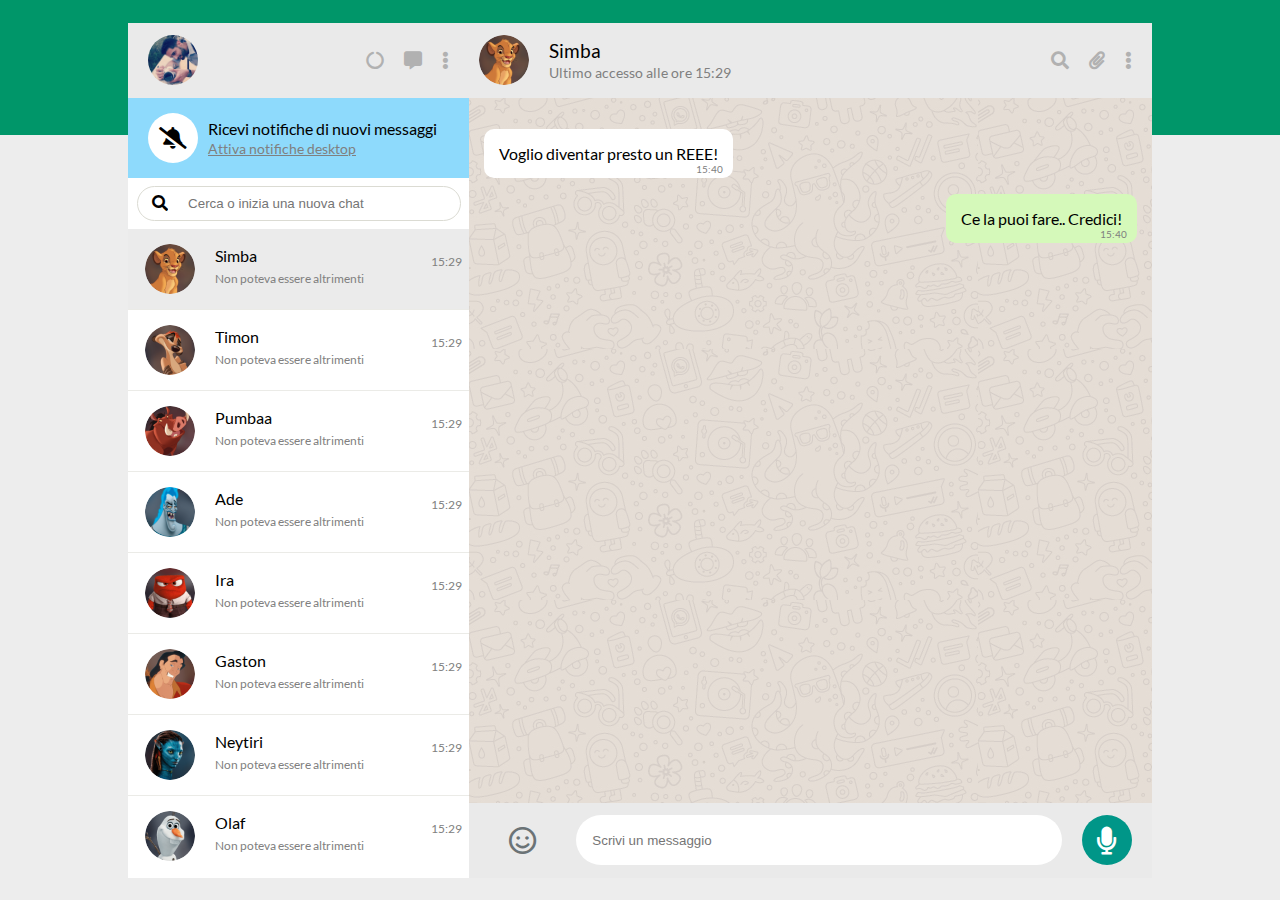
==== commit 136a3783: "Refactored and Completed." ====
--- a/index.html
+++ b/index.html
@@ -5,15 +5,16 @@
         <link rel="stylesheet" href="https://use.fontawesome.com/releases/v5.5.0/css/all.css">
         <link rel="stylesheet" href="assets/css/style.css">
         <title>Boolzapp</title>
+
     </head>
     <body>          
       <div class="siteContainer flexCentered">
               <!-- container centrale, cuore del sito -->
         <div class="container">
             
-            <!-- ---------------- -->
-            <!-- colonna sinistra -->
-            <!-- ---------------- -->
+            <!-- -------------------------------------------- -->
+            <!-- ------------- colonna sinistra ------------- -->
+            <!-- -------------------------------------------- -->
             <div class="container_left" >
                 <!-- barra in alto alla colonna sinistra -->
                 <div class="container_left_topBar">
@@ -22,10 +23,10 @@
                         <img class="avatar" src="assets/img/me.jpg" alt="Your photo profile">
                     </div>
                     <!-- pulsanti barra in alto colonna sinistra -->
-                    <div class="half_bar no_link">
-                        <a href="#"><i class="fas fa-circle-notch"></i></a>
-                        <a href="#"><i class="fas fa-comment-alt"></i></a>
-                        <a href="#"><i class="fas fa-ellipsis-v"></i></a>
+                    <div class="half_bar">
+                        <a href="#"><i class="fas fa-circle-notch no_link"></i></a>
+                        <a href="#"><i class="fas fa-comment-alt no_link"></i></a>
+                        <a href="#"><i class="fas fa-ellipsis-v no_link"></i></a>
                     </div>
                 </div>
                
@@ -144,14 +145,13 @@
                                 <p class="lastWrite">15:29</p>
                             </div>
                         </div>
-
                     </div>
                 </div>
             </div> 
 
-            <!-- -------------- -->
-            <!-- colonna destra -->
-            <!-- -------------- -->
+            <!-- ------------------------------------------ -->
+            <!-- --------------colonna destra ------------- -->
+            <!-- ------------------------------------------ -->
             <div class="container_right" >
                  <!-- barra in alto alla colonna destra -->
                 <div class="container_right_topBar">
@@ -166,10 +166,10 @@
                         </div>    
                     </div>
                     <!-- pulsanti barra in alto colonna destra -->
-                    <div class="half_bar no_link">
-                        <a href="#"><i class="fas fa-search"></i></a>
-                        <a href="#"><i class="fas fa-paperclip"></i></a>
-                        <a href="#"><i class="fas fa-ellipsis-v"></i></a>
+                    <div class="half_bar ">
+                        <a href="#"><i class="fas fa-search no_link"></i></a>
+                        <a href="#"><i class="fas fa-paperclip no_link"></i></a>
+                        <a href="#"><i class="fas fa-ellipsis-v no_link"></i></a>
                     </div>
                 </div>
                 
@@ -470,5 +470,6 @@
       </div> <!-- fine .siteContainer -->
         <script src="https://ajax.googleapis.com/ajax/libs/jquery/3.3.1/jquery.min.js"></script>
         <script src="assets/js/main.js"></script>
+        <script src="assets/js/functions.js"></script>
     </body>
 </html>
--- a/assets/css/style.css
+++ b/assets/css/style.css
@@ -1,3 +1,19 @@
+/* ++++++++++++++++++++++++++++++++++++++++++++++++++++++++++++++++++++++++++++++++ */
+/* ++++++++++++++++++++++++++++++++++ INDICE ++++++++++++++++++++++++++++++++++++++ */
+/* ++++++++++++++++++++++++++++++++++++++++++++++++++++++++++++++++++++++++++++++++ */ /*
+1. RESET RULES  --------------> riga 19
+2. COMMON RULES  -------------> riga 27
+3. BIG CONTAINERS  -----------> riga 75
+4. LEFT SIDE  ----------------> riga 89
+5. BANNER NOTIFICHE  ---------> riga 101
+6. CERCA CONVERSAZIONE  ------> riga 121
+7. ELENCO CHAT  --------------> riga 137
+8. RIGHT SIDE  ---------------> riga 173
+9. CONVERSAZIONE ATTIVA  -----> riga 182
+10. STILE MESSAGGI INVIATI ---> riga 207
+11. INVIO MESSAGGIO  ---------> riga 262
+12. DOCUMENT READY  ----------> riga 296
+*/
 /* ++++++++++++++++++++++++++++++++++++++++++++++++++++++++++++++++++++++++++++++++ */
 /* ++++++++++++++++++++++++++++++++ RESET RULES +++++++++++++++++++++++++++++++++++ */
 /* ++++++++++++++++++++++++++++++++++++++++++++++++++++++++++++++++++++++++++++++++ */
@@ -15,15 +31,17 @@
 }
 body{
   font-family: 'Lato-Regular';
-}
-.flexCentered{
+  background: linear-gradient(to bottom, #009669 0%, #009669 15%, #ededed 15%, #ededed 100%);
+}
+
+.flexCentered{ /* classe generica per centrare verticalmente e orizzontalmente */
   display: flex;
   justify-content: center;
   align-items: center;
 }
 
-.container_left_topBar,
-.container_right_topBar{
+.container_left_topBar, /* colonna sinistra sito */
+.container_right_topBar{ /* colonna destra sito */
   height: 75px;
   width: 100%;
   background-color: #eaeaea;
@@ -35,38 +53,30 @@
 .container_right_topBar>div{
   height: 100%;
 }
-.half_bar{
-  height: 100%;
-  display: flex;
-  align-items: center;
-}
-
-.avatar{
+.half_bar{ /* centratura verticale */
+  display: flex;
+  align-items: center;
+}
+
+.avatar{ /* forma e grandezza immagini avatar */
   height: 50px;
   border-radius: 100%;
   margin-left: 10px;
 }
 
-.no_link a{
+.no_link{ /* style per icone font-awesome */
   text-transform: none;
   font-size: 18px;
   color: #b1b1b1;
   margin-right: 20px;
 }
 
-/* ++++++++++++++++++++++++++++++++++++++++++++++++++++++++++++++++++++++++++++++++ */
- /* ++++++++++++++++++++++++++++++++ STYLE RULES +++++++++++++++++++++++++++++++++++ */
- /* ++++++++++++++++++++++++++++++++++++++++++++++++++++++++++++++++++++++++++++++++ */
-
-/* +++++++++++++++++++++++++++++++++ BIG CONTAINERS ++++++++++++++++++++++++++++++++ */
- body{
-  background: url('../img/bg.jpg') repeat-x;
-}
+      /* ----------------------------- BIG CONTAINERS ------------------------------- */
 .siteContainer{
   width: 100vw;
   height: 100vh;
 }
-.container{
+.container{ /* finestra web-app */
   width: 80vw;
   height: 95vh;
   min-width: 900px;
@@ -78,16 +88,18 @@
  /* ++++++++++++++++++++++++++++++++  LEFT SIDE  +++++++++++++++++++++++++++++++++++ */
  /* ++++++++++++++++++++++++++++++++++++++++++++++++++++++++++++++++++++++++++++++++ */
 
-.container_left{
+.container_left{ /* tutta la colonna sinistra */
   width: calc(100% / 3);
   height: 100%;
   float: left;
 }
-.container_left_column{
+.container_left_column{ /* colonna di sinistra, appena sotto la barra orizzontale */
   height: calc(100% - 75px);
   width: 100%;
 }
-.notify_request{
+
+      /* ----------------------------- BANNER NOTIFICHE ------------------------------- */
+.notify_request{ /* banner richiesta di attivare notifiche */
   padding: 15px 20px;
   background-color: #8edafc;
   display: flex;
@@ -97,7 +109,7 @@
   color: gray;
   font-size: 14px;
 }
-.notify_request .bellSlashed{
+.notify_request .bellSlashed{ 
   width: 50px;
   height: 50px;
   background-color: white;
@@ -105,11 +117,13 @@
   font-size: 22px;
   margin-right: 10px;
 }
+
+      /* ----------------------------- CERCA CONVERSAZIONE ------------------------------- */
 #chatList_search{
   height: 35px;
   width: 95%;
   border: 1px #dbdbd3 solid;
-  border-radius: 5px;
+  border-radius: 25px;
   margin: 8px auto;
   background-color: #fff;
 }
@@ -117,9 +131,17 @@
   height: 26px;
   width: 86%;
   padding: 0 20px;
-  border: 0; 
-}
-.single_chat{
+  border: 0;
+}
+
+      /* ----------------------------- ELENCO CHAT ------------------------------- */
+
+.chatList{ /* Lista delle chat */
+  height: calc(100% - 138px);
+  overflow-y: scroll;
+}
+
+.single_chat{ /* La singola chat */
   padding: 15px 5px;
   border-bottom: 1px solid #ebebe7;
 }
@@ -138,7 +160,7 @@
   color: gray;
   margin-top: 10px;
 }
-.chat_selected{
+.chat_selected{ /* La chat selezionata */
   background-color: #EBEBEB;
 }
 .single_chat_lastMsg{
@@ -147,39 +169,33 @@
   margin: 6px 0;
 }
 
-.chatList{
-  height: calc(100% - 138px);
-  overflow-y: scroll;
-}
 /* ++++++++++++++++++++++++++++++++++++++++++++++++++++++++++++++++++++++++++++++++ */
 /* ++++++++++++++++++++++++++++++++  RIGHT SIDE  ++++++++++++++++++++++++++++++++++ */
 /* ++++++++++++++++++++++++++++++++++++++++++++++++++++++++++++++++++++++++++++++++ */
 
-.container_right{
+.container_right{ /* tutta la colonna destra */
   width: calc(100% * 2 / 3);
   height: 100%;
   float: left;
 }
-.container_right_topBar{
-  height: 75px;
-  width: 100%;
-}
-.friend{
+
+      /* -------------------------- CONVERSAZIONE ATTIVA ---------------------------- */
+.friend{ /* info amico nella barra orizzontale in alto */
   display: flex;
   align-items: center;
 }
 .friend_chat_details{ 
   margin-left: 20px;
 }
-#friend_selected{
+#friend_selected{ /* nome dell'amico */
   font-size: 19px;
 }
-small{
+small{ /* ultimo accesso */
   font-size: 14px;
   color: gray;
 }
 
-.container_right_chatSpace{
+.container_right_chatSpace{ /* spazio dedicato ai messaggi */
   height: calc(100% - 150px);
   width: 100%;
   padding: 15px;
@@ -187,81 +203,54 @@
   background: url('../img/bg_chat.jpg');
   display: none;
 }
-.container_right_bottomBar{
-  height: 75px;
-  width: 100%;
-  background-color: #eaeaea;
-  display: flex;
-  justify-content: space-between;
-  align-items: center;
-}
-.container_right_bottomBar div{
-  width: 50px;
-  height: 50px;
-  margin: 0 20px;
-  background-color: #009688 ;
-  border-radius: 100%;
-}
-.no_link_bottom a{
-  text-transform: none;
-  font-size: 28px;
-  color: #6b7376;
-  margin: 0 40px;
-}
-.container_right_bottomBar input{
-  width: 100%;
-  height: 50px;
-  border-radius: 10px;
-  border: 0;
-  text-indent: 16px;
-}
-.chat_message{
+
+/* -------------------------- STILE MESSAGGI INVIATI ---------------------------- */
+.chat_message{ /* tutto il contenitore del messaggio */
   min-width: 130px;
   max-width: 400px;
   border-radius: 10px;
   margin-top: 16px;
   position: relative;
 }
-.chat_menu_btn{
+.chat_menu_btn{ /* pulsante info messaggio */
   position: absolute;
   top: 3px;
   right: 10px;
   color: gray;
   text-decoration: none;
 }
-
-.message p{
+.message p{ /* testo messaggio */
   padding: 15px;
 }
-.chat_message small{
+.chat_message small{ /* orario messaggio */
   position: absolute;
   bottom: 3px;
   right: 10px;
   font-size: 10px;
 }
-.friend_msg{
+.friend_msg{  /* stile messaggio amico */
   background-color: white;
   clear: both;
   float: left;
 }
-.user_msg{
+.user_msg{ /* stile messaggio utente */
   background-color: #D5F9BA;
   float: right;
   clear: both;
 }
-.msg_info{
+.msg_info{ /* menu a comparsa del messaggio */
   position: absolute;
   z-index: 2;
   right: 0;
   top: 0;
   display: none;
 }
-.msg_info ul{
+.msg_info ul{ /* lista menu a comparsa messaggio */
   padding: 10px 20px;
   background-color: white;
   border-radius: 10px;
 }
-.msg_info ul li{
+.msg_info ul li{ /* componenti lista menu a comparsa messaggio */
   list-style-type: none;
   color: slategray;
 }
@@ -270,10 +259,41 @@
   font-weight: bold;
 }
 
-/* +++++++++++++++++++++++++++++++ ICONE INVIO ++++++++++++++++++++++++++++++++++ */
-#send,#vocal_msg{
+      /* -------------------------- INVIO MESSAGGIO ---------------------------- */
+.container_right_bottomBar{ /* barra inferiore destra, dove scrivere messaggio */
+  height: 75px;
+  width: 100%;
+  background-color: #eaeaea;
+  display: flex;
+  justify-content: space-between;
+  align-items: center;
+}
+.container_right_bottomBar div{
+  width: 50px;
+  height: 50px;
+  margin: 0 20px;
+  background-color: #009688 ;
+  border-radius: 100%;
+}
+.no_link_bottom a{ /* stile delle icone font-awesome */
+  text-transform: none;
+  font-size: 28px;
+  color: #6b7376;
+  margin: 0 40px;
+}
+.container_right_bottomBar input{
+  width: 100%;
+  height: 50px;
+  border-radius: 25px;
+  border: 0;
+  text-indent: 16px;
+}
+
+#send,#vocal_msg{ /* stile pulsante invio messaggio testo o vocale */
   color: white;
 }
+
+      /* -------------------------- DOCUMENT READY ---------------------------- */
 #send{
   display: none;
 }
